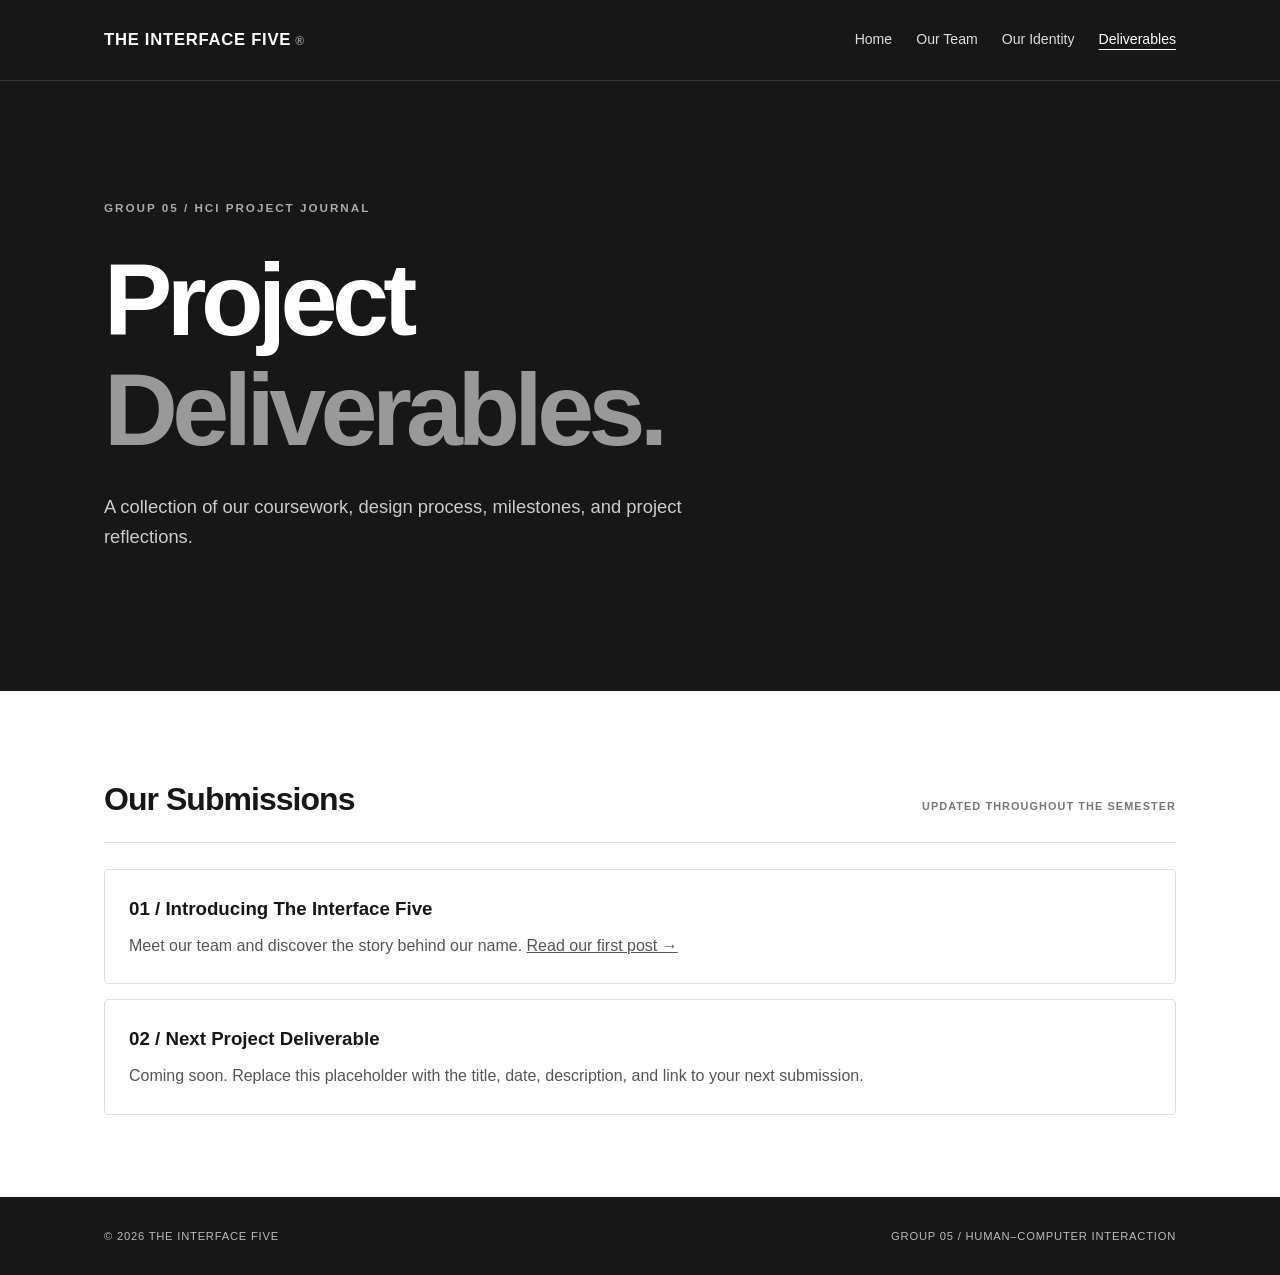
==== deliverables.html @ efadac2e "Add files via upload" ====
<!DOCTYPE html>
<html lang="en">
<head><meta charset="UTF-8"><meta name="viewport" content="width=device-width, initial-scale=1"><meta name="description" content="Project deliverables from The Interface Five HCI Group 5."><title>Deliverables | The Interface Five</title><link rel="stylesheet" href="style.css"></head>
<body>
<a class="skip-link" href="#main">Skip to content</a>
<header class="site-header"><div class="container header-inner"><a class="brand" href="index.html">THE INTERFACE FIVE<span class="brand-mark">®</span></a><nav aria-label="Main navigation"><a href="index.html">Home</a><a href="index.html#team">Our Team</a><a href="index.html#identity">Our Identity</a><a href="deliverables.html" aria-current="page">Deliverables</a></nav></div></header>
<main id="main"><section class="hero"><div class="container"><p class="eyebrow">GROUP 05 / HCI PROJECT JOURNAL</p><h1>Project<br><span>Deliverables.</span></h1><p class="hero-description">A collection of our coursework, design process, milestones, and project reflections.</p></div></section><section class="section"><div class="container"><div class="section-heading"><h2>Our Submissions</h2><span>UPDATED THROUGHOUT THE SEMESTER</span></div><div class="deliverable-list"><article class="deliverable"><h3>01 / Introducing The Interface Five</h3><p>Meet our team and discover the story behind our name. <a href="index.html#team">Read our first post →</a></p></article><article class="deliverable"><h3>02 / Next Project Deliverable</h3><p>Coming soon. Replace this placeholder with the title, date, description, and link to your next submission.</p></article></div></div></section></main>
<footer class="site-footer"><div class="container footer-inner"><span>© 2026 THE INTERFACE FIVE</span><span>GROUP 05 / HUMAN–COMPUTER INTERACTION</span></div></footer>
</body></html>
---- style.css ----
:root{--black:#171717;--white:#fff;--muted:#f4f4f4;--line:#dedede;--gray:#666}*{box-sizing:border-box}html{scroll-behavior:smooth}body{margin:0;font-family:Arial,Helvetica,sans-serif;color:var(--black);line-height:1.65;background:var(--white)}a{color:inherit}a:focus-visible{outline:3px solid #777;outline-offset:4px}.container{max-width:1120px;margin:auto;padding:0 24px}.skip-link{position:absolute;top:-100px;left:12px;padding:10px;background:white;color:black;z-index:10}.skip-link:focus{top:10px}.site-header,.site-footer{background:var(--black);color:var(--white)}.header-inner,.footer-inner{display:flex;justify-content:space-between;align-items:center;gap:20px}.header-inner{min-height:80px}.brand{font-size:1.04rem;font-weight:800;letter-spacing:.045em;text-decoration:none}.brand-mark{color:#999;margin-left:4px;font-size:.75rem}.site-header nav{display:flex;flex-wrap:wrap;gap:24px}.site-header nav a{text-decoration:none;color:#ddd;font-size:.88rem}.site-header nav a:hover,.site-header nav a[aria-current="page"]{color:#fff;text-decoration:underline;text-underline-offset:5px}.hero{background:var(--black);color:#fff;padding:105px 0 120px;border-top:1px solid #333}.eyebrow{font-size:.73rem;letter-spacing:.17em;color:#aaa;font-weight:700}.hero h1{font-size:clamp(3.1rem,8vw,6.5rem);line-height:1.07;letter-spacing:-.055em;margin:28px 0}.hero h1 span{color:#999}.hero-description{max-width:600px;font-size:1.15rem;color:#ccc}.actions{display:flex;align-items:center;flex-wrap:wrap;gap:24px;margin-top:34px}.button{display:inline-flex;gap:18px;align-items:center;justify-content:center;padding:13px 22px;text-decoration:none;border-radius:4px;font-weight:700;font-size:.9rem}.button-light{background:white;color:#171717}.button-dark{background:#171717;color:white}.button:hover{opacity:.82}.text-link{color:white;text-decoration:none;font-weight:700}.text-link:hover{text-decoration:underline}.section{padding:82px 0}.section-muted{background:var(--muted)}.section-heading{display:flex;justify-content:space-between;align-items:baseline;gap:15px;border-bottom:1px solid var(--line);padding-bottom:16px;margin-bottom:26px}.section-heading h2{font-size:clamp(1.45rem,3vw,2rem);letter-spacing:-.03em;margin:0}.section-heading span{font-size:.68rem;letter-spacing:.1em;color:#777;font-weight:700}.section> .container>p{max-width:760px;color:#555}.group-photo{margin:32px 0 45px}.group-photo img{width:100%;max-height:500px;object-fit:cover;display:block;background:#eee}.group-photo figcaption{font-size:.83rem;color:#777;margin-top:10px}.photo-placeholder{display:flex;align-items:center;justify-content:center;background:#e8e8e8;color:#777;width:100%;height:100%;font-size:2.4rem;font-weight:700}.photo-placeholder[hidden]{display:none}.group-placeholder{height:330px;text-align:center;flex-direction:column;font-size:1.1rem;letter-spacing:.12em}.group-placeholder small{font-size:.75rem;font-weight:400;letter-spacing:0}.member-grid{display:grid;grid-template-columns:repeat(5,minmax(0,1fr));gap:16px}.member-card{min-width:0}.portrait{aspect-ratio:3/4;background:#e8e8e8;overflow:hidden}.portrait img{width:100%;height:100%;object-fit:cover;display:block}.member-info{padding:12px 0}.member-info span{font-size:.66rem;letter-spacing:.09em;color:#888;font-weight:700}.member-info h3{margin:4px 0;font-size:1.18rem}.member-info p{color:#666;font-size:.85rem;line-height:1.55}.identity-title{font-size:clamp(1.7rem,4vw,3rem);letter-spacing:-.035em;margin:26px 0}.identity-text{font-size:1.08rem;max-width:850px;color:#444}.project-card{background:#f4f4f4;padding:34px;display:flex;justify-content:space-between;align-items:center;gap:30px}.project-card h3{font-size:1.65rem;margin:8px 0}.project-card p{max-width:650px;color:#555}.dark{color:#777}.deliverable-list{display:grid;gap:15px}.deliverable{padding:24px;border:1px solid var(--line);border-radius:4px}.deliverable h3{margin:0 0 8px}.deliverable p{color:#555;margin:0}.site-footer{padding:30px 0}.footer-inner{font-size:.7rem;letter-spacing:.07em;color:#bbb}@media(max-width:850px){.member-grid{grid-template-columns:repeat(3,minmax(0,1fr))}.project-card{align-items:flex-start;flex-direction:column}}@media(max-width:600px){.header-inner{padding-top:20px;padding-bottom:20px;align-items:flex-start;flex-direction:column}.site-header nav{gap:14px}.hero{padding:70px 0 85px}.section{padding:55px 0}.section-heading{align-items:flex-start;flex-direction:column}.member-grid{grid-template-columns:repeat(2,minmax(0,1fr))}.group-placeholder{height:230px}.project-card{padding:24px}.footer-inner{align-items:flex-start;flex-direction:column}}
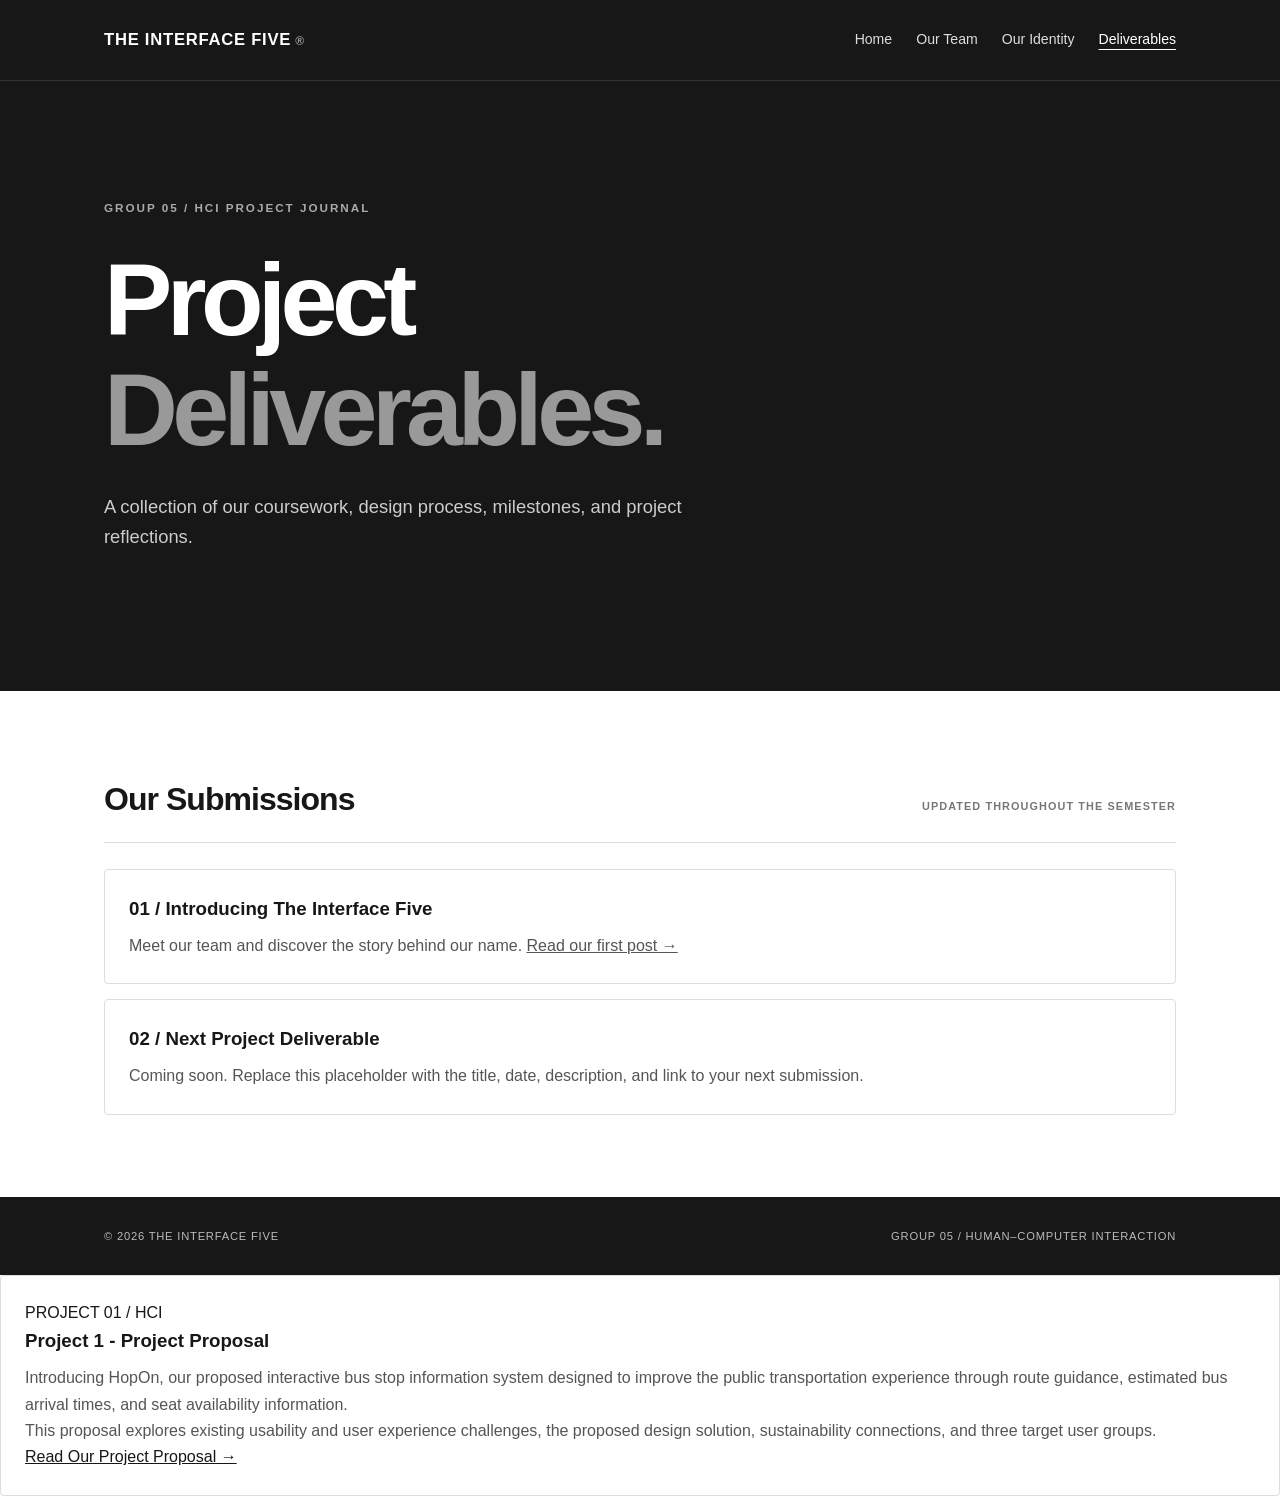
==== commit 0019c1fb: "Add HopOn project proposal to deliverables Added project proposal for HopOn interactive bus stop sys" ====
--- a/deliverables.html
+++ b/deliverables.html
@@ -7,3 +7,39 @@
 <main id="main"><section class="hero"><div class="container"><p class="eyebrow">GROUP 05 / HCI PROJECT JOURNAL</p><h1>Project<br><span>Deliverables.</span></h1><p class="hero-description">A collection of our coursework, design process, milestones, and project reflections.</p></div></section><section class="section"><div class="container"><div class="section-heading"><h2>Our Submissions</h2><span>UPDATED THROUGHOUT THE SEMESTER</span></div><div class="deliverable-list"><article class="deliverable"><h3>01 / Introducing The Interface Five</h3><p>Meet our team and discover the story behind our name. <a href="index.html#team">Read our first post →</a></p></article><article class="deliverable"><h3>02 / Next Project Deliverable</h3><p>Coming soon. Replace this placeholder with the title, date, description, and link to your next submission.</p></article></div></div></section></main>
 <footer class="site-footer"><div class="container footer-inner"><span>© 2026 THE INTERFACE FIVE</span><span>GROUP 05 / HUMAN–COMPUTER INTERACTION</span></div></footer>
 </body></html>
+
+
+<!-- ======================================
+     PROJECT 1 - HOPON PROJECT PROPOSAL
+======================================= -->
+
+<article class="deliverable">
+
+  <span class="project-tag">
+    PROJECT 01 / HCI
+  </span>
+
+  <h3>
+    Project 1 - Project Proposal
+  </h3>
+
+  <p>
+    Introducing HopOn, our proposed interactive
+    bus stop information system designed to
+    improve the public transportation experience
+    through route guidance, estimated bus arrival
+    times, and seat availability information.
+  </p>
+
+  <p>
+    This proposal explores existing usability
+    and user experience challenges, the proposed
+    design solution, sustainability connections,
+    and three target user groups.
+  </p>
+
+  <a href="project1.html" class="project-read-link">
+    Read Our Project Proposal →
+  </a>
+
+</article>
--- a/style.css
+++ b/style.css
@@ -1 +1,144 @@
-:root{--black:#171717;--white:#fff;--muted:#f4f4f4;--line:#dedede;--gray:#666}*{box-sizing:border-box}html{scroll-behavior:smooth}body{margin:0;font-family:Arial,Helvetica,sans-serif;color:var(--black);line-height:1.65;background:var(--white)}a{color:inherit}a:focus-visible{outline:3px solid #777;outline-offset:4px}.container{max-width:1120px;margin:auto;padding:0 24px}.skip-link{position:absolute;top:-100px;left:12px;padding:10px;background:white;color:black;z-index:10}.skip-link:focus{top:10px}.site-header,.site-footer{background:var(--black);color:var(--white)}.header-inner,.footer-inner{display:flex;justify-content:space-between;align-items:center;gap:20px}.header-inner{min-height:80px}.brand{font-size:1.04rem;font-weight:800;letter-spacing:.045em;text-decoration:none}.brand-mark{color:#999;margin-left:4px;font-size:.75rem}.site-header nav{display:flex;flex-wrap:wrap;gap:24px}.site-header nav a{text-decoration:none;color:#ddd;font-size:.88rem}.site-header nav a:hover,.site-header nav a[aria-current="page"]{color:#fff;text-decoration:underline;text-underline-offset:5px}.hero{background:var(--black);color:#fff;padding:105px 0 120px;border-top:1px solid #333}.eyebrow{font-size:.73rem;letter-spacing:.17em;color:#aaa;font-weight:700}.hero h1{font-size:clamp(3.1rem,8vw,6.5rem);line-height:1.07;letter-spacing:-.055em;margin:28px 0}.hero h1 span{color:#999}.hero-description{max-width:600px;font-size:1.15rem;color:#ccc}.actions{display:flex;align-items:center;flex-wrap:wrap;gap:24px;margin-top:34px}.button{display:inline-flex;gap:18px;align-items:center;justify-content:center;padding:13px 22px;text-decoration:none;border-radius:4px;font-weight:700;font-size:.9rem}.button-light{background:white;color:#171717}.button-dark{background:#171717;color:white}.button:hover{opacity:.82}.text-link{color:white;text-decoration:none;font-weight:700}.text-link:hover{text-decoration:underline}.section{padding:82px 0}.section-muted{background:var(--muted)}.section-heading{display:flex;justify-content:space-between;align-items:baseline;gap:15px;border-bottom:1px solid var(--line);padding-bottom:16px;margin-bottom:26px}.section-heading h2{font-size:clamp(1.45rem,3vw,2rem);letter-spacing:-.03em;margin:0}.section-heading span{font-size:.68rem;letter-spacing:.1em;color:#777;font-weight:700}.section> .container>p{max-width:760px;color:#555}.group-photo{margin:32px 0 45px}.group-photo img{width:100%;max-height:500px;object-fit:cover;display:block;background:#eee}.group-photo figcaption{font-size:.83rem;color:#777;margin-top:10px}.photo-placeholder{display:flex;align-items:center;justify-content:center;background:#e8e8e8;color:#777;width:100%;height:100%;font-size:2.4rem;font-weight:700}.photo-placeholder[hidden]{display:none}.group-placeholder{height:330px;text-align:center;flex-direction:column;font-size:1.1rem;letter-spacing:.12em}.group-placeholder small{font-size:.75rem;font-weight:400;letter-spacing:0}.member-grid{display:grid;grid-template-columns:repeat(5,minmax(0,1fr));gap:16px}.member-card{min-width:0}.portrait{aspect-ratio:3/4;background:#e8e8e8;overflow:hidden}.portrait img{width:100%;height:100%;object-fit:cover;display:block}.member-info{padding:12px 0}.member-info span{font-size:.66rem;letter-spacing:.09em;color:#888;font-weight:700}.member-info h3{margin:4px 0;font-size:1.18rem}.member-info p{color:#666;font-size:.85rem;line-height:1.55}.identity-title{font-size:clamp(1.7rem,4vw,3rem);letter-spacing:-.035em;margin:26px 0}.identity-text{font-size:1.08rem;max-width:850px;color:#444}.project-card{background:#f4f4f4;padding:34px;display:flex;justify-content:space-between;align-items:center;gap:30px}.project-card h3{font-size:1.65rem;margin:8px 0}.project-card p{max-width:650px;color:#555}.dark{color:#777}.deliverable-list{display:grid;gap:15px}.deliverable{padding:24px;border:1px solid var(--line);border-radius:4px}.deliverable h3{margin:0 0 8px}.deliverable p{color:#555;margin:0}.site-footer{padding:30px 0}.footer-inner{font-size:.7rem;letter-spacing:.07em;color:#bbb}@media(max-width:850px){.member-grid{grid-template-columns:repeat(3,minmax(0,1fr))}.project-card{align-items:flex-start;flex-direction:column}}@media(max-width:600px){.header-inner{padding-top:20px;padding-bottom:20px;align-items:flex-start;flex-direction:column}.site-header nav{gap:14px}.hero{padding:70px 0 85px}.section{padding:55px 0}.section-heading{align-items:flex-start;flex-direction:column}.member-grid{grid-template-columns:repeat(2,minmax(0,1fr))}.group-placeholder{height:230px}.project-card{padding:24px}.footer-inner{align-items:flex-start;flex-direction:column}}
+/*website colour*/
+:root{--black:#171717;--white:#fff;--muted:#f4f4f4;--line:#dedede;--gray:#666}
+
+*{box-sizing:border-box}html{scroll-behavior:smooth}
+body{margin:0;font-family:Arial,Helvetica,sans-serif;color:var(--black);line-height:1.65;background:var(--white)}
+a{color:inherit}
+a:focus-visible{outline:3px solid #777;outline-offset:4px}
+.container{max-width:1120px;margin:auto;padding:0 24px}
+
+.skip-link{position:absolute;top:-100px;left:12px;padding:10px;background:white;color:black;z-index:10}
+.skip-link:focus{top:10px}
+
+.site-header,.site-footer{background:var(--black);color:var(--white)}
+.header-inner,.footer-inner{display:flex;justify-content:space-between;align-items:center;gap:20px}
+.header-inner{min-height:80px}
+
+/*website logo/gorup name*/
+.brand{font-size:1.04rem;font-weight:800;letter-spacing:.045em;text-decoration:none}
+.brand-mark{color:#999;margin-left:4px;font-size:.75rem}
+
+.site-header nav{display:flex;flex-wrap:wrap;gap:24px}
+.site-header nav a{text-decoration:none;color:#ddd;font-size:.88rem}
+.site-header nav a:hover,.site-header nav a[aria-current="page"]{color:#fff;text-decoration:underline;text-underline-offset:5px}
+
+.hero{background:var(--black);color:#fff;padding:105px 0 120px;border-top:1px solid #333}
+
+/*small text above main title*/
+.eyebrow{font-size:.73rem;letter-spacing:.17em;color:#aaa;font-weight:700}
+
+/*main heading*/
+.hero h1{font-size:clamp(3.1rem,8vw,6.5rem);line-height:1.07;letter-spacing:-.055em;margin:28px 0}
+.hero h1 span{color:#999}
+.hero-description{max-width:600px;font-size:1.15rem;color:#ccc}
+
+/*buttons & links*/
+.actions{display:flex;align-items:center;flex-wrap:wrap;gap:24px;margin-top:34px}
+.button{display:inline-flex;gap:18px;align-items:center;justify-content:center;padding:13px 22px;text-decoration:none;border-radius:4px;font-weight:700;font-size:.9rem}
+
+/*white button*/
+.button-light{background:white;color:#171717}
+
+/*black button*/
+.button-dark{background:#171717;color:white}
+
+/*hover effect*/
+.button:hover{opacity:.82}
+
+.text-link{color:white;text-decoration:none;font-weight:700}
+.text-link:hover{text-decoration:underline}
+
+/*general page*/
+.section{padding:82px 0}
+.section-muted{background:var(--muted)}
+
+/*headings*/
+.section-heading{display:flex;justify-content:space-between;align-items:baseline;gap:15px;border-bottom:1px solid var(--line);padding-bottom:16px;margin-bottom:26px}
+.section-heading h2{font-size:clamp(1.45rem,3vw,2rem);letter-spacing:-.03em;margin:0}
+.section-heading span{font-size:.68rem;letter-spacing:.1em;color:#777;font-weight:700}
+.section> .container>p{max-width:760px;color:#555}
+
+/*group photo*/
+.group-photo{margin:32px 0 45px}
+.group-photo img{width:100%;max-height:500px;object-fit:cover;display:block;background:#eee}
+.group-photo figcaption{font-size:.83rem;color:#777;margin-top:10px}
+
+.photo-placeholder{display:flex;align-items:center;justify-content:center;background:#e8e8e8;color:#777;width:100%;height:100%;font-size:2.4rem;font-weight:700}
+.photo-placeholder[hidden]{display:none}
+.group-placeholder{height:330px;text-align:center;flex-direction:column;font-size:1.1rem;letter-spacing:.12em}
+.group-placeholder small{font-size:.75rem;font-weight:400;letter-spacing:0}
+
+/*group member*/
+.member-grid{display:grid;grid-template-columns:repeat(5,minmax(0,1fr));gap:16px}
+.member-card{min-width:0}
+
+.portrait{aspect-ratio:3/4;background:#e8e8e8;overflow:hidden}
+.portrait img{width:100%;height:100%;object-fit:cover;display:block}
+
+.member-info{padding:12px 0}
+.member-info span{font-size:.66rem;letter-spacing:.09em;color:#888;font-weight:700}
+
+.member-info h3{margin:4px 0;font-size:1.18rem}
+.member-info p{color:#666;font-size:.85rem;line-height:1.55}
+
+.identity-title{font-size:clamp(1.7rem,4vw,3rem);letter-spacing:-.035em;margin:26px 0}
+.identity-text{font-size:1.08rem;max-width:850px;color:#444}
+
+.project-card{background:#f4f4f4;padding:34px;display:flex;justify-content:space-between;align-items:center;gap:30px}
+.project-card h3{font-size:1.65rem;margin:8px 0}
+.project-card p{max-width:650px;color:#555}
+.dark{color:#777}
+
+/*deliverables*/
+.deliverable-list{display:grid;gap:15px}
+.deliverable{padding:24px;border:1px solid var(--line);border-radius:4px}
+.deliverable h3{margin:0 0 8px}
+.deliverable p{color:#555;margin:0}
+
+.site-footer{padding:30px 0}
+.footer-inner{font-size:.7rem;letter-spacing:.07em;color:#bbb}
+
+@media(max-width:850px){
+  .member-grid{
+    grid-template-columns:repeat(3,minmax(0,1fr));
+  }
+  .project-card{
+    align-items:flex-start;
+    flex-direction:column;
+  }
+}
+
+@media(max-width:600px){
+  .header-inner{
+    padding-top:20px;
+    padding-bottom:20px;
+    align-items:flex-start;
+    flex-direction:column;
+  }
+  .site-header nav{
+    gap:14px;
+  }
+  .hero{
+    padding:70px 0 85px
+  }
+  .section{
+    padding:55px 0
+  }
+  .section-heading{
+    align-items:flex-start;
+    flex-direction:column;
+  }
+  .member-grid{
+    grid-template-columns:repeat(2,minmax(0,1fr));
+  }
+  .group-placeholder{
+    height:230px;
+  }
+  .project-card{
+    padding:24px;
+  }
+  .footer-inner{
+    align-items:flex-start;
+    flex-direction:column;
+  }
+}
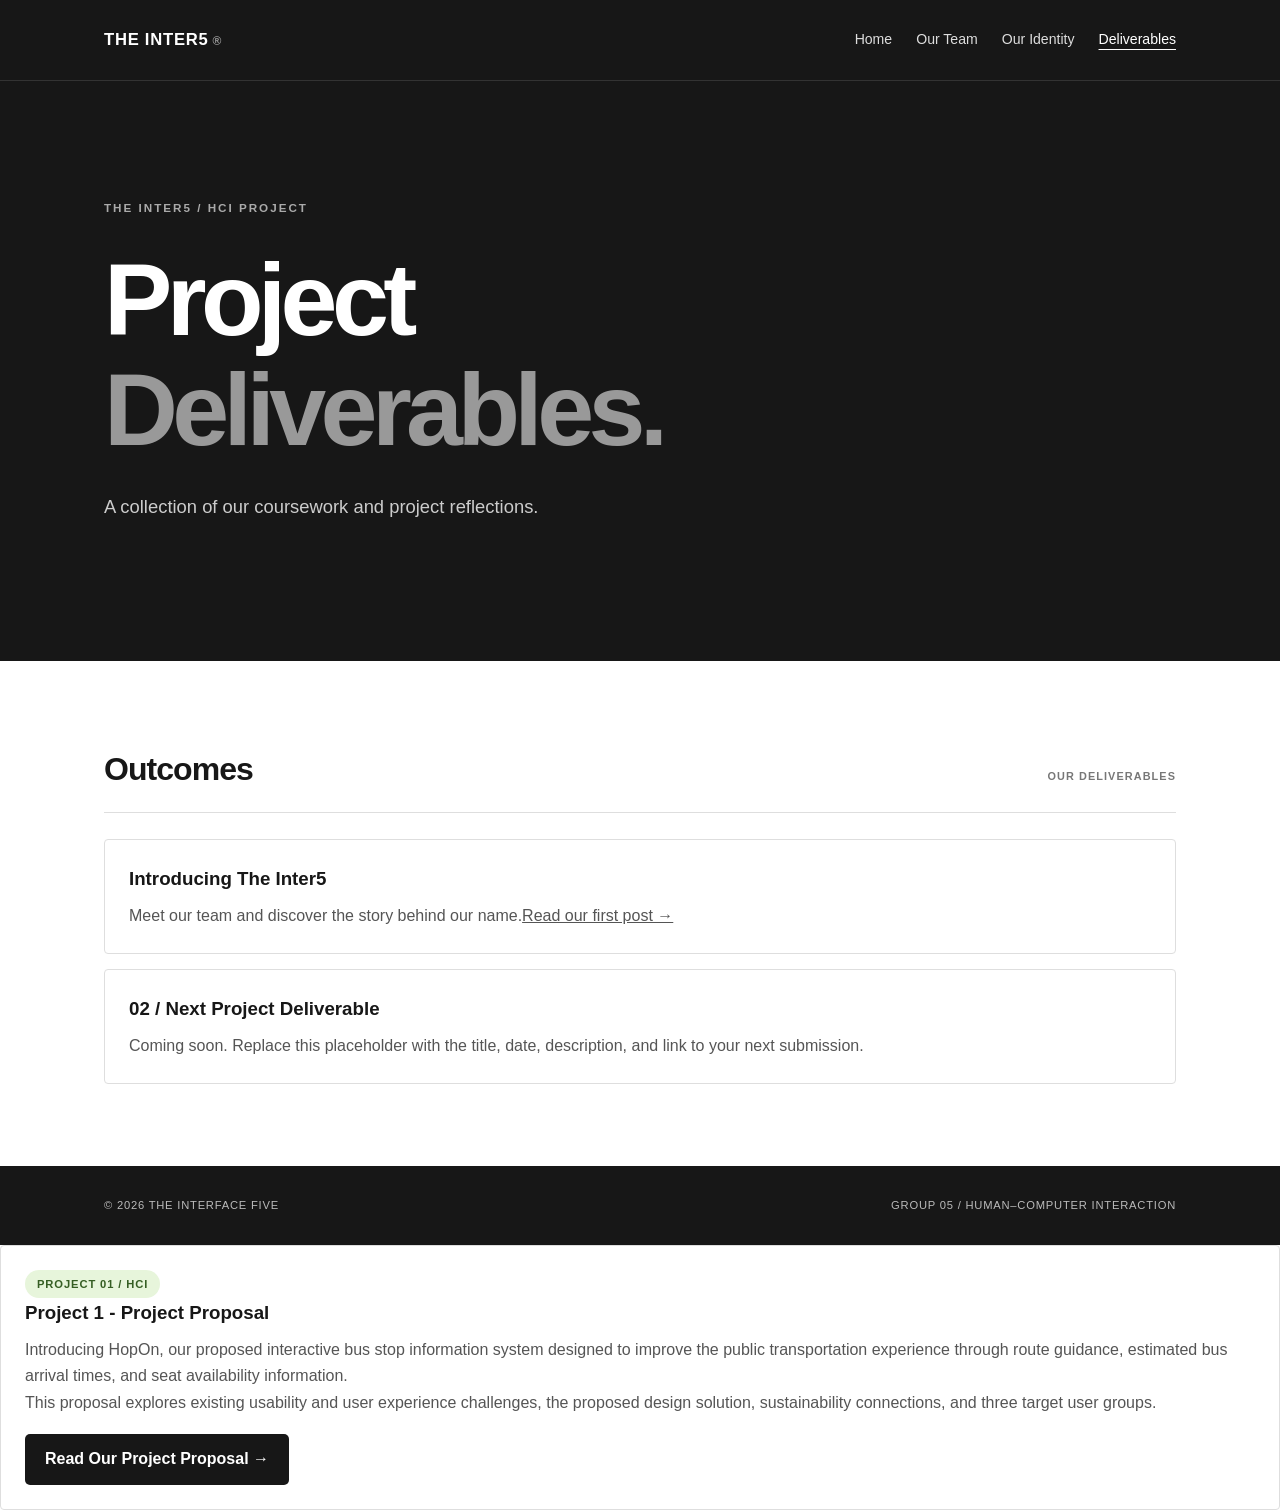
==== commit 96154625: "Revise project title and deliverables description Updated project title and description in the HTML " ====
--- a/deliverables.html
+++ b/deliverables.html
@@ -1,10 +1,10 @@
 <!DOCTYPE html>
 <html lang="en">
-<head><meta charset="UTF-8"><meta name="viewport" content="width=device-width, initial-scale=1"><meta name="description" content="Project deliverables from The Interface Five HCI Group 5."><title>Deliverables | The Interface Five</title><link rel="stylesheet" href="style.css"></head>
+<head><meta charset="UTF-8"><meta name="viewport" content="width=device-width, initial-scale=1"><meta name="description" content="Project deliverables from The Inter5."><title>Deliverables | The Inter5</title><link rel="stylesheet" href="style.css"></head>
 <body>
 <a class="skip-link" href="#main">Skip to content</a>
-<header class="site-header"><div class="container header-inner"><a class="brand" href="index.html">THE INTERFACE FIVE<span class="brand-mark">®</span></a><nav aria-label="Main navigation"><a href="index.html">Home</a><a href="index.html#team">Our Team</a><a href="index.html#identity">Our Identity</a><a href="deliverables.html" aria-current="page">Deliverables</a></nav></div></header>
-<main id="main"><section class="hero"><div class="container"><p class="eyebrow">GROUP 05 / HCI PROJECT JOURNAL</p><h1>Project<br><span>Deliverables.</span></h1><p class="hero-description">A collection of our coursework, design process, milestones, and project reflections.</p></div></section><section class="section"><div class="container"><div class="section-heading"><h2>Our Submissions</h2><span>UPDATED THROUGHOUT THE SEMESTER</span></div><div class="deliverable-list"><article class="deliverable"><h3>01 / Introducing The Interface Five</h3><p>Meet our team and discover the story behind our name. <a href="index.html#team">Read our first post →</a></p></article><article class="deliverable"><h3>02 / Next Project Deliverable</h3><p>Coming soon. Replace this placeholder with the title, date, description, and link to your next submission.</p></article></div></div></section></main>
+<header class="site-header"><div class="container header-inner"><a class="brand" href="index.html">THE INTER5<span class="brand-mark">®</span></a><nav aria-label="Main navigation"><a href="index.html">Home</a><a href="index.html#team">Our Team</a><a href="index.html#identity">Our Identity</a><a href="deliverables.html" aria-current="page">Deliverables</a></nav></div></header>
+<main id="main"><section class="hero"><div class="container"><p class="eyebrow">THE INTER5 / HCI PROJECT</p><h1>Project<br><span>Deliverables.</span></h1><p class="hero-description">A collection of our coursework and project reflections.</p></div></section><section class="section"><div class="container"><div class="section-heading"><h2>Outcomes</h2><span>OUR DELIVERABLES</span></div><div class="deliverable-list"><article class="deliverable"><h3>Introducing The Inter5</h3><p>Meet our team and discover the story behind our name.<a href="index.html#team">Read our first post →</a></p></article><article class="deliverable"><h3>02 / Next Project Deliverable</h3><p>Coming soon. Replace this placeholder with the title, date, description, and link to your next submission.</p></article></div></div></section></main>
 <footer class="site-footer"><div class="container footer-inner"><span>© 2026 THE INTERFACE FIVE</span><span>GROUP 05 / HUMAN–COMPUTER INTERACTION</span></div></footer>
 </body></html>
 
--- a/style.css
+++ b/style.css
@@ -142,3 +142,33 @@
     flex-direction:column;
   }
 }
+
+
+/* PROJECT 1 DELIVERABLE CARD */
+
+.project-tag {
+  display: inline-block;
+  background: #e7f5db;
+  color: #355e23;
+  padding: 5px 12px;
+  border-radius: 20px;
+  font-size: 0.7rem;
+  font-weight: bold;
+  letter-spacing: 0.08em;
+}
+
+.project-read-link {
+  display: inline-block;
+  margin-top: 18px;
+  padding: 12px 20px;
+  background: #171717;
+  color: white;
+  border-radius: 5px;
+  text-decoration: none;
+  font-weight: bold;
+  transition: background 0.25s;
+}
+
+.project-read-link:hover {
+  background: #444444;
+}
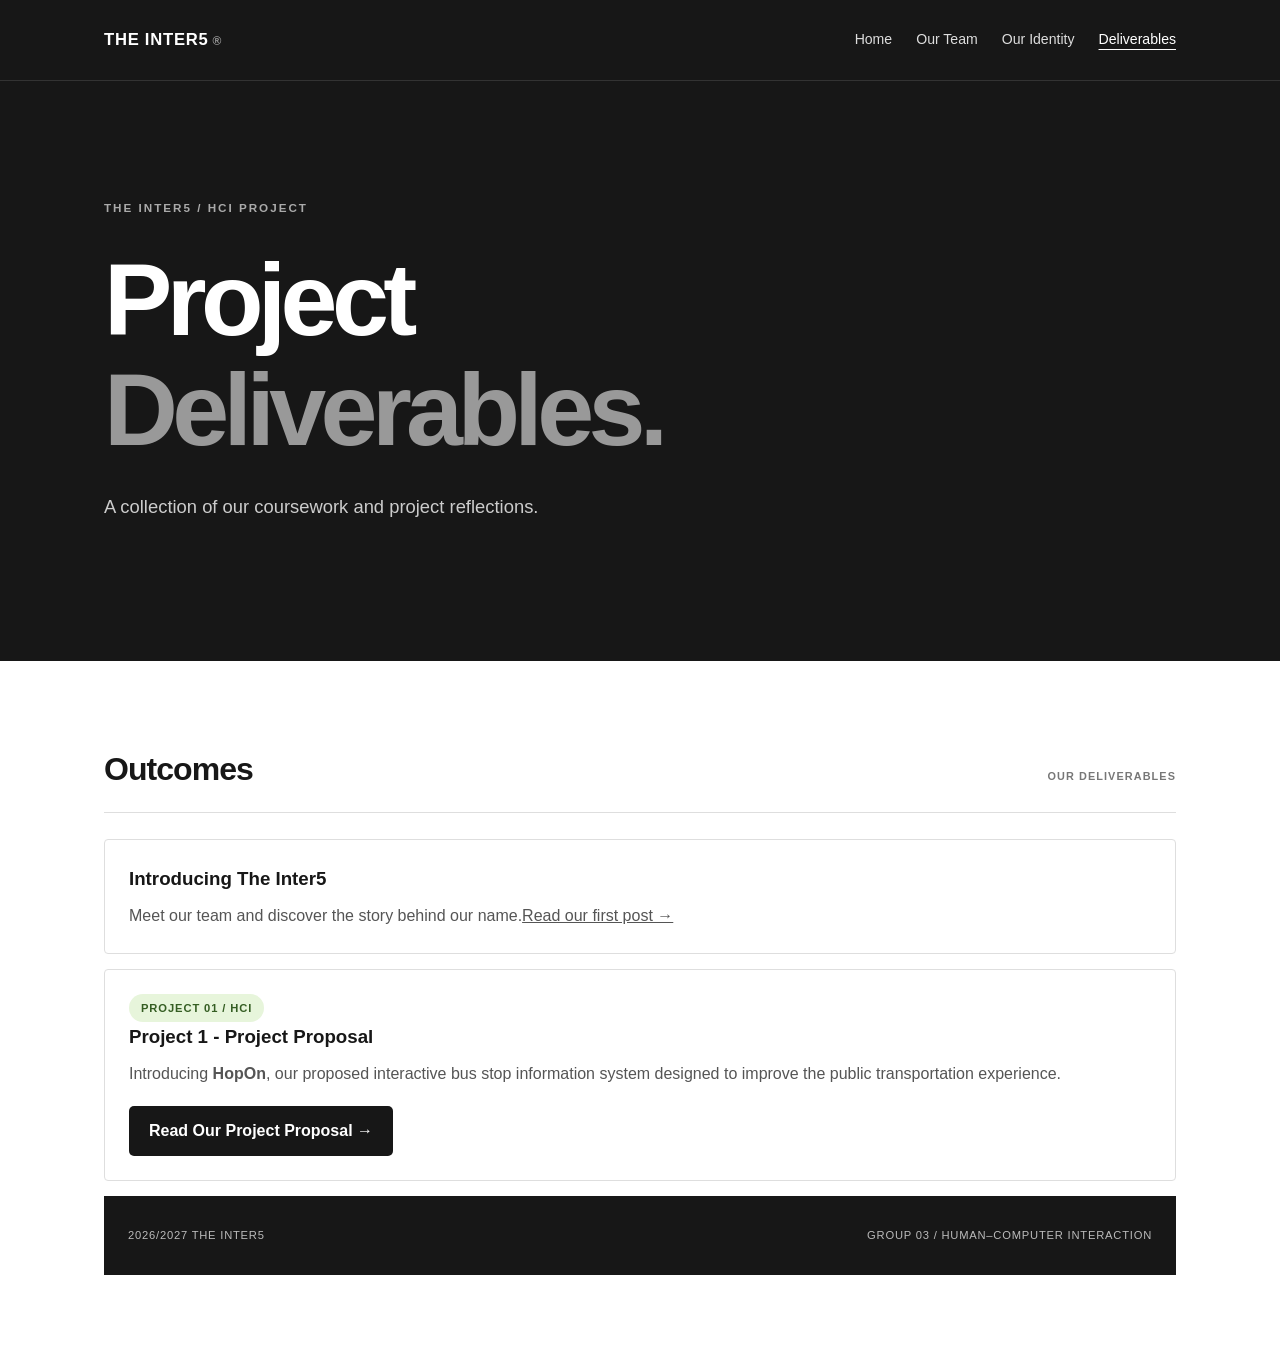
==== commit 88680aa6: "Revise deliverables section and add project proposal Updated deliverables page with new project deta" ====
--- a/deliverables.html
+++ b/deliverables.html
@@ -4,42 +4,16 @@
 <body>
 <a class="skip-link" href="#main">Skip to content</a>
 <header class="site-header"><div class="container header-inner"><a class="brand" href="index.html">THE INTER5<span class="brand-mark">®</span></a><nav aria-label="Main navigation"><a href="index.html">Home</a><a href="index.html#team">Our Team</a><a href="index.html#identity">Our Identity</a><a href="deliverables.html" aria-current="page">Deliverables</a></nav></div></header>
-<main id="main"><section class="hero"><div class="container"><p class="eyebrow">THE INTER5 / HCI PROJECT</p><h1>Project<br><span>Deliverables.</span></h1><p class="hero-description">A collection of our coursework and project reflections.</p></div></section><section class="section"><div class="container"><div class="section-heading"><h2>Outcomes</h2><span>OUR DELIVERABLES</span></div><div class="deliverable-list"><article class="deliverable"><h3>Introducing The Inter5</h3><p>Meet our team and discover the story behind our name.<a href="index.html#team">Read our first post →</a></p></article><article class="deliverable"><h3>02 / Next Project Deliverable</h3><p>Coming soon. Replace this placeholder with the title, date, description, and link to your next submission.</p></article></div></div></section></main>
-<footer class="site-footer"><div class="container footer-inner"><span>© 2026 THE INTERFACE FIVE</span><span>GROUP 05 / HUMAN–COMPUTER INTERACTION</span></div></footer>
+<main id="main"><section class="hero"><div class="container"><p class="eyebrow">THE INTER5 / HCI PROJECT</p><h1>Project<br><span>Deliverables.</span></h1><p class="hero-description">A collection of our coursework and project reflections.</p></div></section><section class="section"><div class="container"><div class="section-heading"><h2>Outcomes</h2><span>OUR DELIVERABLES</span></div><div class="deliverable-list"><article class="deliverable"><h3>Introducing The Inter5</h3><p>Meet our team and discover the story behind our name.<a href="index.html#team">Read our first post →</a></p></article>
+<article class="deliverable"><span class="project-tag">PROJECT 01 / HCI</span><h3>Project 1 - Project Proposal</h3><p>
+              Introducing <strong>HopOn</strong>,
+              our proposed interactive bus stop
+              information system designed to
+              improve the public transportation
+              experience.
+            </p>
+            </p><a href="project1.html"class="project-read-link">Read Our Project Proposal →</a></article>
+<footer class="site-footer"><div class="container footer-inner"><span>2026/2027 THE INTER5</span><span>GROUP 03 / HUMAN–COMPUTER INTERACTION</span></div></footer>
 </body></html>
 
 
-<!-- ======================================
-     PROJECT 1 - HOPON PROJECT PROPOSAL
-======================================= -->
-
-<article class="deliverable">
-
-  <span class="project-tag">
-    PROJECT 01 / HCI
-  </span>
-
-  <h3>
-    Project 1 - Project Proposal
-  </h3>
-
-  <p>
-    Introducing HopOn, our proposed interactive
-    bus stop information system designed to
-    improve the public transportation experience
-    through route guidance, estimated bus arrival
-    times, and seat availability information.
-  </p>
-
-  <p>
-    This proposal explores existing usability
-    and user experience challenges, the proposed
-    design solution, sustainability connections,
-    and three target user groups.
-  </p>
-
-  <a href="project1.html" class="project-read-link">
-    Read Our Project Proposal →
-  </a>
-
-</article>
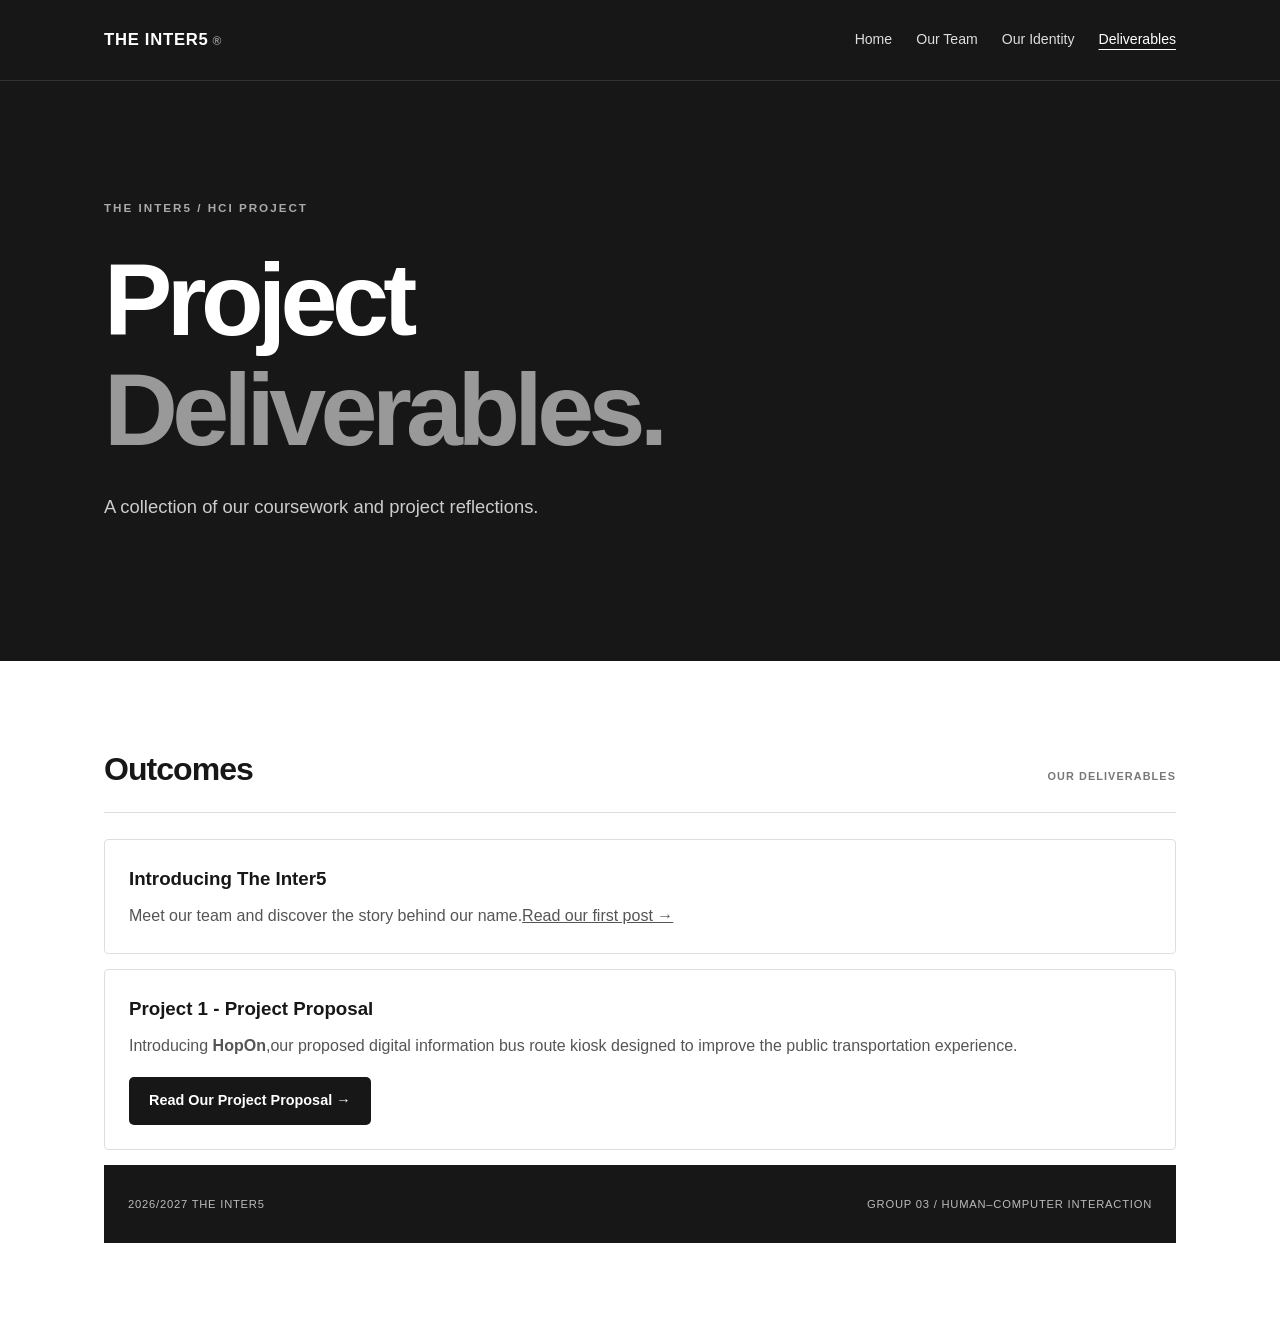
==== commit 482ab37b: "Revise Project 1 description in deliverables.html Updated project proposal description for clarity." ====
--- a/deliverables.html
+++ b/deliverables.html
@@ -5,14 +5,8 @@
 <a class="skip-link" href="#main">Skip to content</a>
 <header class="site-header"><div class="container header-inner"><a class="brand" href="index.html">THE INTER5<span class="brand-mark">®</span></a><nav aria-label="Main navigation"><a href="index.html">Home</a><a href="index.html#team">Our Team</a><a href="index.html#identity">Our Identity</a><a href="deliverables.html" aria-current="page">Deliverables</a></nav></div></header>
 <main id="main"><section class="hero"><div class="container"><p class="eyebrow">THE INTER5 / HCI PROJECT</p><h1>Project<br><span>Deliverables.</span></h1><p class="hero-description">A collection of our coursework and project reflections.</p></div></section><section class="section"><div class="container"><div class="section-heading"><h2>Outcomes</h2><span>OUR DELIVERABLES</span></div><div class="deliverable-list"><article class="deliverable"><h3>Introducing The Inter5</h3><p>Meet our team and discover the story behind our name.<a href="index.html#team">Read our first post →</a></p></article>
-<article class="deliverable"><span class="project-tag">PROJECT 01 / HCI</span><h3>Project 1 - Project Proposal</h3><p>
-              Introducing <strong>HopOn</strong>,
-              our proposed interactive bus stop
-              information system designed to
-              improve the public transportation
-              experience.
-            </p>
-            </p><a href="project1.html"class="project-read-link">Read Our Project Proposal →</a></article>
+<article class="deliverable"><h3>Project 1 - Project Proposal</h3><p>Introducing <strong>HopOn</strong>,our proposed digital information bus route kiosk designed to improve the public transportation experience.</p></p><a href="project1.html"class="project-read-link">Read Our Project Proposal →</a></article>
+
 <footer class="site-footer"><div class="container footer-inner"><span>2026/2027 THE INTER5</span><span>GROUP 03 / HUMAN–COMPUTER INTERACTION</span></div></footer>
 </body></html>
 
--- a/style.css
+++ b/style.css
@@ -144,17 +144,20 @@
 }
 
 
-/* PROJECT 1 DELIVERABLE CARD */
+/* =====================================
+   PROJECT DELIVERABLE CARDS
+===================================== */
 
 .project-tag {
   display: inline-block;
   background: #e7f5db;
   color: #355e23;
-  padding: 5px 12px;
+  padding: 6px 13px;
   border-radius: 20px;
   font-size: 0.7rem;
   font-weight: bold;
   letter-spacing: 0.08em;
+  margin-bottom: 12px;
 }
 
 .project-read-link {
@@ -162,13 +165,35 @@
   margin-top: 18px;
   padding: 12px 20px;
   background: #171717;
-  color: white;
+  color: #ffffff;
   border-radius: 5px;
   text-decoration: none;
   font-weight: bold;
-  transition: background 0.25s;
+  font-size: 0.9rem;
+  transition: background 0.25s ease;
 }
 
 .project-read-link:hover {
   background: #444444;
 }
+
+.deliverable {
+  transition: transform 0.25s ease,
+              box-shadow 0.25s ease;
+}
+
+.deliverable:hover {
+  transform: translateY(-4px);
+  box-shadow: 0 8px 25px rgba(0,0,0,0.07);
+}
+
+@media (prefers-reduced-motion: reduce) {
+  .project-read-link,
+  .deliverable {
+    transition: none;
+  }
+
+  .deliverable:hover {
+    transform: none;
+  }
+}
